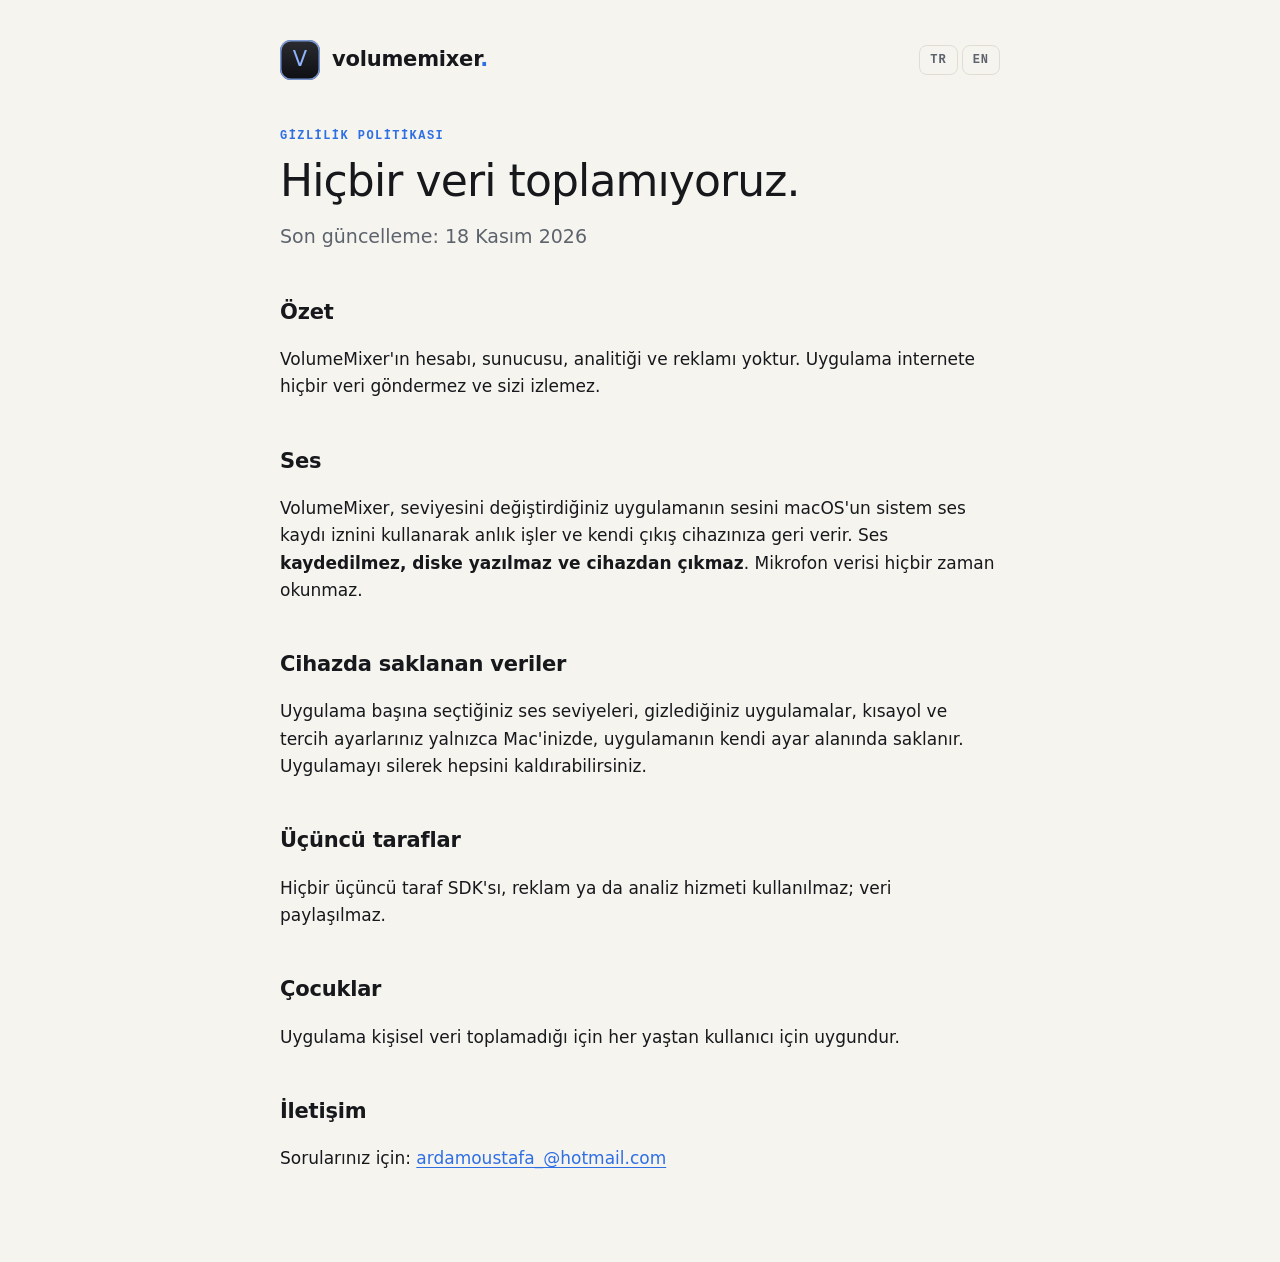
==== privacy.html @ 6d12c0da "VolumeMixer: destek ve gizlilik sayfaları" ====
<!doctype html>
<html lang="tr">
<head>
<meta charset="utf-8">
<meta name="viewport" content="width=device-width, initial-scale=1, viewport-fit=cover">
<title>VolumeMixer — Gizlilik Politikası / Privacy Policy</title>
<meta name="description" content="VolumeMixer hiçbir veri toplamaz. Ses kaydedilmez, saklanmaz ve internete gönderilmez.">
<link rel="stylesheet" href="style.css">
</head>
<body>
<span id="en"></span>
<div class="wrap">
  <header class="top">
    <a class="brand" href="index.html"><span class="mark" aria-hidden="true">V</span><b>volumemixer<i>.</i></b></a>
    <nav class="lang" aria-label="Dil / Language"><a href="privacy.html" hreflang="tr">TR</a><a href="privacy.html#en" hreflang="en">EN</a></nav>
  </header>
  <main class="lang-tr" lang="tr">
    <p class="eyebrow">Gizlilik politikası</p>
    <h1>Hiçbir veri toplamıyoruz.</h1>
    <p class="lede">Son güncelleme: 18 Kasım 2026</p>
    <h2>Özet</h2>
    <p>VolumeMixer'ın hesabı, sunucusu, analitiği ve reklamı yoktur. Uygulama internete hiçbir veri göndermez ve sizi izlemez.</p>
    <h2>Ses</h2>
    <p>VolumeMixer, seviyesini değiştirdiğiniz uygulamanın sesini macOS'un sistem ses kaydı iznini kullanarak anlık işler ve kendi çıkış cihazınıza geri verir. Ses <strong>kaydedilmez, diske yazılmaz ve cihazdan çıkmaz</strong>. Mikrofon verisi hiçbir zaman okunmaz.</p>
    <h2>Cihazda saklanan veriler</h2>
    <p>Uygulama başına seçtiğiniz ses seviyeleri, gizlediğiniz uygulamalar, kısayol ve tercih ayarlarınız yalnızca Mac'inizde, uygulamanın kendi ayar alanında saklanır. Uygulamayı silerek hepsini kaldırabilirsiniz.</p>
    <h2>Üçüncü taraflar</h2>
    <p>Hiçbir üçüncü taraf SDK'sı, reklam ya da analiz hizmeti kullanılmaz; veri paylaşılmaz.</p>
    <h2>Çocuklar</h2>
    <p>Uygulama kişisel veri toplamadığı için her yaştan kullanıcı için uygundur.</p>
    <h2>İletişim</h2>
    <p>Sorularınız için: <a href="mailto:ardamoustafa_@hotmail.com?subject=VolumeMixer%20gizlilik">ardamoustafa_@hotmail.com</a></p>
  </main>
  <main class="lang-en" lang="en">
    <p class="eyebrow">Privacy policy</p>
    <h1>We collect no data.</h1>
    <p class="lede">Last updated: November 18, 2026</p>
    <h2>Summary</h2>
    <p>VolumeMixer has no account, server, analytics or advertising. The app sends no data over the internet and does not track you.</p>
    <h2>Audio</h2>
    <p>VolumeMixer uses macOS's system audio recording permission to process the audio of apps whose level you change momentarily and plays it back to your own output device. Audio is <strong>never recorded, written to disk or sent off your device</strong>. Microphone data is never read.</p>
    <h2>Data stored on your device</h2>
    <p>Per-app volume levels, hidden apps, shortcuts and preferences are stored only on your Mac, in the app's own settings storage. Deleting the app removes them.</p>
    <h2>Third parties</h2>
    <p>No third-party SDKs, advertising or analytics services are used; no data is shared.</p>
    <h2>Children</h2>
    <p>Because the app collects no personal data, it is suitable for users of all ages.</p>
    <h2>Contact</h2>
    <p>Questions: <a href="mailto:ardamoustafa_@hotmail.com?subject=VolumeMixer%20privacy">ardamoustafa_@hotmail.com</a></p>
  </main>
</div>
</body>
</html>
---- style.css ----
/* Parkly — Nocturne. Dış kaynak yok: yazı tipi, betik, analiz yüklenmez (gizlilik sayfası ziyaretçiyi izlemez). */
:root {
  --bg: #f6f4ef;
  --plate: #ffffff;
  --line: #e2ddd2;
  --text: #16181c;
  --muted: #5d636c;
  --accent: #2f6fe4;
  --accent-soft: rgba(47, 111, 228, 0.1);
  color-scheme: light;
}
@media (prefers-color-scheme: dark) {
  :root {
    --bg: #0b0d10;
    --plate: #14171c;
    --line: #262a31;
    --text: #ece8e1;
    --muted: #9aa0a8;
    --accent: #8fb4ff;
    --accent-soft: rgba(143, 180, 255, 0.1);
    color-scheme: dark;
  }
}
* { box-sizing: border-box; }
html { -webkit-text-size-adjust: 100%; }
body {
  margin: 0;
  background: var(--bg);
  color: var(--text);
  font: 17px/1.6 -apple-system, BlinkMacSystemFont, "SF Pro Text", "Segoe UI", system-ui, sans-serif;
  padding-left: max(20px, env(safe-area-inset-left, 0px));
  padding-right: max(20px, env(safe-area-inset-right, 0px));
}
.wrap { max-width: 720px; margin: 0 auto; padding-block: 40px 72px; }
header.top { display: flex; align-items: center; justify-content: space-between; gap: 16px; flex-wrap: wrap; margin-bottom: 48px; }
.brand { display: flex; align-items: center; gap: 12px; color: var(--text); text-decoration: none; }
.mark {
  width: 40px; height: 40px; border-radius: 11px; display: grid; place-items: center;
  background: linear-gradient(#2a2c31, #0d0f13); color: #8fb4ff; font-weight: 500; font-size: 21px;
  box-shadow: inset 0 0 0 1.5px rgba(143, 180, 255, 0.8);
}
.brand b { font-size: 21px; font-weight: 600; letter-spacing: -0.01em; }
.brand b i { color: var(--accent); font-style: normal; }
nav.lang { display: flex; gap: 4px; font: 600 12px/1 ui-monospace, "SF Mono", Menlo, monospace; letter-spacing: 0.08em; }
nav.lang a { color: var(--muted); text-decoration: none; padding: 8px 10px; border-radius: 8px; border: 1px solid var(--line); }
nav.lang a:hover, nav.lang a:focus-visible { color: var(--text); }
.eyebrow { font: 600 12px/1.4 ui-monospace, "SF Mono", Menlo, monospace; letter-spacing: 0.12em; text-transform: uppercase; color: var(--accent); margin: 0 0 12px; }
h1 { font-size: clamp(32px, 6vw, 44px); line-height: 1.1; font-weight: 300; letter-spacing: -0.02em; margin: 0 0 16px; text-wrap: balance; }
h2 { font-size: 21px; font-weight: 600; letter-spacing: -0.01em; margin: 44px 0 10px; text-wrap: balance; }
h3 { font-size: 17px; font-weight: 600; margin: 24px 0 6px; }
p, li { color: var(--text); }
.lede { font-size: 19px; color: var(--muted); margin: 0 0 8px; }
.meta { color: var(--muted); font-size: 14px; }
ul, ol { padding-left: 1.25em; }
li { margin: 6px 0; }
a { color: var(--accent); text-underline-offset: 3px; }
a:focus-visible { outline: 2px solid var(--accent); outline-offset: 3px; border-radius: 4px; }
.plate { background: var(--plate); border: 1px solid var(--line); border-radius: 16px; padding: 20px 22px; margin: 20px 0; }
.plate > :first-child { margin-top: 0; }
.plate > :last-child { margin-bottom: 0; }
.callout { border-left: 2px solid var(--accent); background: var(--accent-soft); border-radius: 0 12px 12px 0; padding: 14px 18px; margin: 20px 0; }
table { width: 100%; border-collapse: collapse; font-size: 15px; }
.table { overflow-x: auto; margin: 16px 0; }
th, td { text-align: left; padding: 10px 12px; border-bottom: 1px solid var(--line); vertical-align: top; }
th { font-weight: 600; color: var(--muted); font-size: 13px; letter-spacing: 0.04em; }
.cards { display: grid; grid-template-columns: repeat(auto-fit, minmax(200px, 1fr)); gap: 12px; margin: 28px 0; }
.cards a { display: block; text-decoration: none; color: var(--text); background: var(--plate); border: 1px solid var(--line); border-radius: 16px; padding: 18px 20px; }
.cards a:hover { border-color: var(--accent); }
.cards b { display: block; font-size: 17px; margin-bottom: 4px; }
.cards span { color: var(--muted); font-size: 15px; }
code { font: 0.92em ui-monospace, "SF Mono", Menlo, monospace; background: var(--accent-soft); padding: 1px 6px; border-radius: 6px; }
details { border-bottom: 1px solid var(--line); padding: 14px 0; }
details summary { cursor: pointer; font-weight: 600; list-style: none; }
details summary::-webkit-details-marker { display: none; }
details summary::after { content: "+"; float: right; color: var(--accent); font-weight: 400; }
details[open] summary::after { content: "–"; }
details > :not(summary) { margin-top: 10px; }
footer { margin-top: 64px; padding-top: 20px; border-top: 1px solid var(--line); color: var(--muted); font-size: 14px; display: flex; flex-wrap: wrap; gap: 8px 20px; }
footer a { color: var(--muted); }

/* İki dil, betik yok: varsayılan Türkçe; adres #en ile bitiyorsa İngilizce. */
.lang-en { display: none; }
body:has(#en:target) .lang-tr { display: none; }
body:has(#en:target) .lang-en { display: block; }
@media (prefers-reduced-motion: no-preference) { html { scroll-behavior: smooth; } }
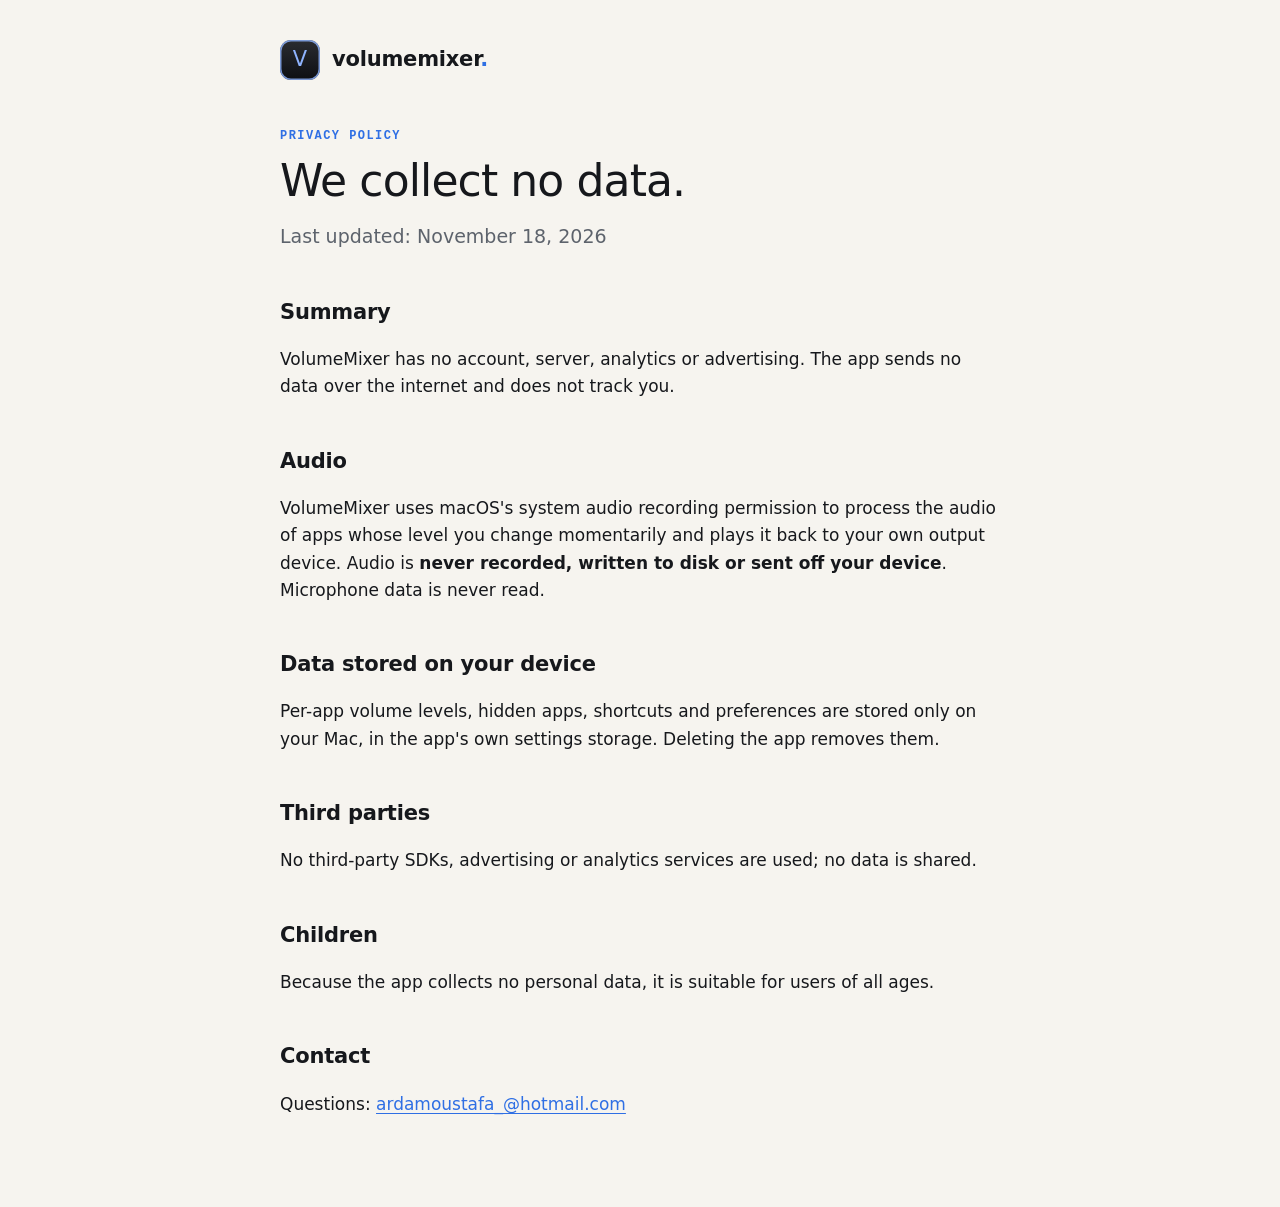
==== commit 869b2514: "Site: English only" ====
--- a/privacy.html
+++ b/privacy.html
@@ -1,37 +1,18 @@
 <!doctype html>
-<html lang="tr">
+<html lang="en">
 <head>
 <meta charset="utf-8">
 <meta name="viewport" content="width=device-width, initial-scale=1, viewport-fit=cover">
-<title>VolumeMixer — Gizlilik Politikası / Privacy Policy</title>
-<meta name="description" content="VolumeMixer hiçbir veri toplamaz. Ses kaydedilmez, saklanmaz ve internete gönderilmez.">
+<title>VolumeMixer — Privacy Policy</title>
+<meta name="description" content="VolumeMixer collects no data. Audio is never recorded, stored or sent over the internet.">
 <link rel="stylesheet" href="style.css">
 </head>
 <body>
-<span id="en"></span>
 <div class="wrap">
   <header class="top">
     <a class="brand" href="index.html"><span class="mark" aria-hidden="true">V</span><b>volumemixer<i>.</i></b></a>
-    <nav class="lang" aria-label="Dil / Language"><a href="privacy.html" hreflang="tr">TR</a><a href="privacy.html#en" hreflang="en">EN</a></nav>
   </header>
-  <main class="lang-tr" lang="tr">
-    <p class="eyebrow">Gizlilik politikası</p>
-    <h1>Hiçbir veri toplamıyoruz.</h1>
-    <p class="lede">Son güncelleme: 18 Kasım 2026</p>
-    <h2>Özet</h2>
-    <p>VolumeMixer'ın hesabı, sunucusu, analitiği ve reklamı yoktur. Uygulama internete hiçbir veri göndermez ve sizi izlemez.</p>
-    <h2>Ses</h2>
-    <p>VolumeMixer, seviyesini değiştirdiğiniz uygulamanın sesini macOS'un sistem ses kaydı iznini kullanarak anlık işler ve kendi çıkış cihazınıza geri verir. Ses <strong>kaydedilmez, diske yazılmaz ve cihazdan çıkmaz</strong>. Mikrofon verisi hiçbir zaman okunmaz.</p>
-    <h2>Cihazda saklanan veriler</h2>
-    <p>Uygulama başına seçtiğiniz ses seviyeleri, gizlediğiniz uygulamalar, kısayol ve tercih ayarlarınız yalnızca Mac'inizde, uygulamanın kendi ayar alanında saklanır. Uygulamayı silerek hepsini kaldırabilirsiniz.</p>
-    <h2>Üçüncü taraflar</h2>
-    <p>Hiçbir üçüncü taraf SDK'sı, reklam ya da analiz hizmeti kullanılmaz; veri paylaşılmaz.</p>
-    <h2>Çocuklar</h2>
-    <p>Uygulama kişisel veri toplamadığı için her yaştan kullanıcı için uygundur.</p>
-    <h2>İletişim</h2>
-    <p>Sorularınız için: <a href="mailto:ardamoustafa_@hotmail.com?subject=VolumeMixer%20gizlilik">ardamoustafa_@hotmail.com</a></p>
-  </main>
-  <main class="lang-en" lang="en">
+  <main class="en" lang="en">
     <p class="eyebrow">Privacy policy</p>
     <h1>We collect no data.</h1>
     <p class="lede">Last updated: November 18, 2026</p>
--- a/style.css
+++ b/style.css
@@ -79,7 +79,5 @@
 footer a { color: var(--muted); }
 
 /* İki dil, betik yok: varsayılan Türkçe; adres #en ile bitiyorsa İngilizce. */
-.lang-en { display: none; }
-body:has(#en:target) .lang-tr { display: none; }
-body:has(#en:target) .lang-en { display: block; }
+.lang-en-only { display: block; }
 @media (prefers-reduced-motion: no-preference) { html { scroll-behavior: smooth; } }
